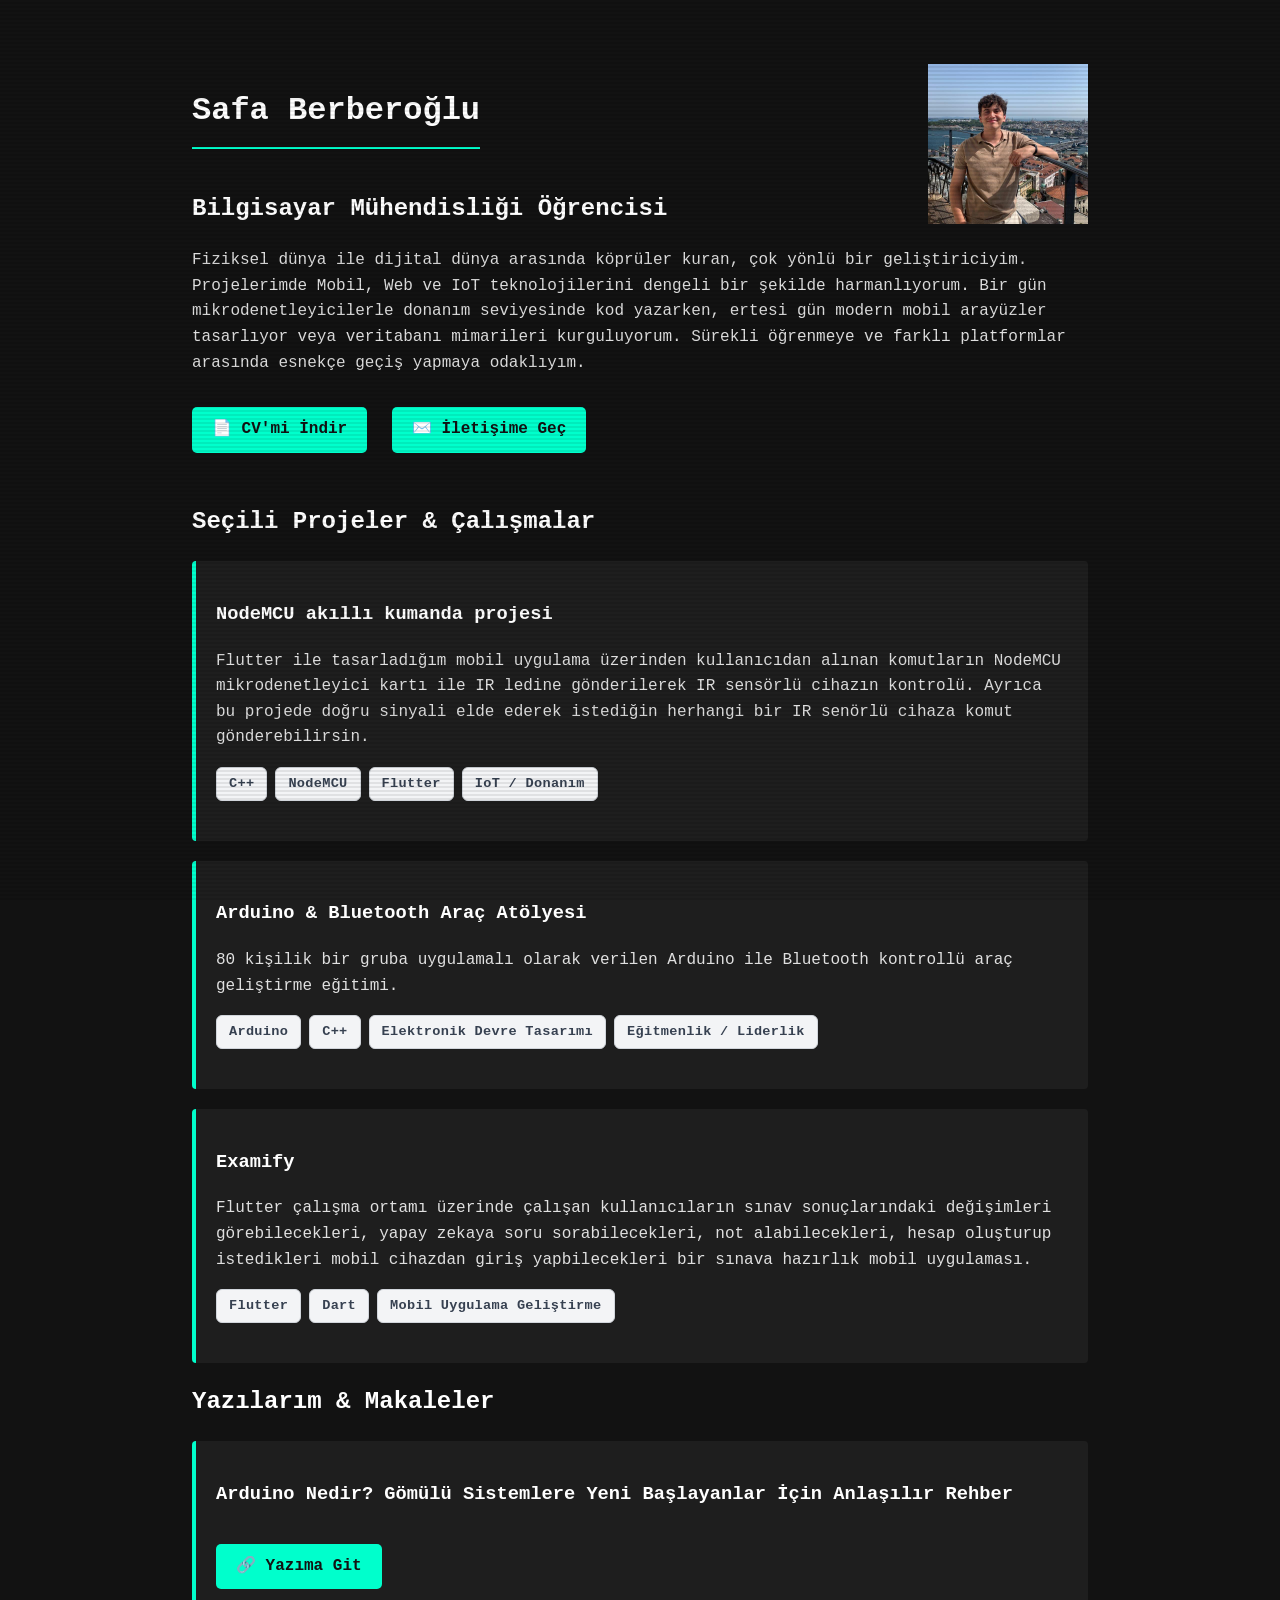
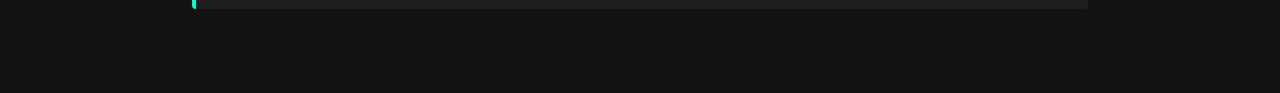
==== index.html @ 84d3fd39 "Revise Arduino article description Updated the paragraph content for the Arduino article." ====
<!DOCTYPE html>
<html lang="tr">
<head>
    <meta charset="UTF-8">
    <meta name="viewport" content="width=device-width, initial-scale=1.0">
    <title>Safa Berberoğlu- Computer Engineering Portfolio</title>
    <link rel="icon" type="image/png" href="programmer.png">
    <link rel="stylesheet" href="style.css">
    <!-- Google tag (gtag.js) -->
<script async src="https://www.googletagmanager.com/gtag/js?id=G-7N4E5SL2SE"></script>
<script>
  window.dataLayer = window.dataLayer || [];
  function gtag(){dataLayer.push(arguments);}
  gtag('js', new Date());

  gtag('config', 'G-7N4E5SL2SE');
</script>
    
</head>
<body>

    <header>
        <div class="profile-container">
    <img src="image.png" alt="safa" class="profile-img">
</div>
        
        <h1>Safa Berberoğlu</h1>
        <h2>Bilgisayar Mühendisliği Öğrencisi</h2>
<p>Fiziksel dünya ile dijital dünya arasında köprüler kuran, çok yönlü bir geliştiriciyim. Projelerimde Mobil, Web ve IoT teknolojilerini dengeli bir şekilde harmanlıyorum. Bir gün mikrodenetleyicilerle donanım seviyesinde kod yazarken, ertesi gün modern mobil arayüzler tasarlıyor veya veritabanı mimarileri kurguluyorum. Sürekli öğrenmeye ve farklı platformlar arasında esnekçe geçiş yapmaya odaklıyım.</p>
        
        <a href="Safa_Berberoglu_cv.pdf" download class="btn">📄 CV'mi İndir</a>
        <a href="mailto:work@safaberberoglu.dev" class="btn">✉️ İletişime Geç</a>
    </header>

    <section id="projects">
        <h2>Seçili Projeler & Çalışmalar</h2>
        
        <div class="project-card">
            <h3>NodeMCU akıllı kumanda projesi</h3>
            <p>Flutter ile tasarladığım mobil uygulama üzerinden kullanıcıdan alınan komutların NodeMCU mikrodenetleyici kartı ile IR ledine gönderilerek IR sensörlü cihazın kontrolü.
            Ayrıca bu projede doğru sinyali elde ederek istediğin herhangi bir IR senörlü cihaza komut gönderebilirsin.
            </p>
           
            <div class="tech-tags">
                <span class="tech-tag">C++</span>
                <span class="tech-tag">NodeMCU</span>
                <span class="tech-tag">Flutter</span>
                <span class="tech-tag">IoT / Donanım</span>
            </div>
            
        </div>

        <div class="project-card">
            <h3>Arduino & Bluetooth Araç Atölyesi</h3>
            <p>80 kişilik bir gruba uygulamalı olarak verilen Arduino ile Bluetooth kontrollü araç geliştirme eğitimi.</p>
            
            <div class="tech-tags">
                <span class="tech-tag">Arduino</span>
                 <span class="tech-tag">C++</span>
                 <span class="tech-tag">Elektronik Devre Tasarımı</span>
                 <span class="tech-tag">Eğitmenlik / Liderlik</span>
            </div>
            
        </div>
        
        <div class="project-card">
            <h3>Examify</h3>
            <p>Flutter çalışma ortamı üzerinde çalışan kullanıcıların sınav sonuçlarındaki değişimleri görebilecekleri, yapay zekaya soru sorabilecekleri, not alabilecekleri, hesap oluşturup istedikleri mobil cihazdan giriş yapbilecekleri bir sınava hazırlık mobil uygulaması.
            </p>
            <div class="tech-tags">
                <span class="tech-tag">Flutter</span>
                <span class="tech-tag">Dart</span>
                <span class="tech-tag">Mobil Uygulama Geliştirme</span>
            </div>
            
        </div>
    </section>
	
	<section id="articles">
	<h2> Yazılarım & Makaleler </h2>
	
	<div class="project-card">
	<h3>Arduino Nedir? Gömülü Sistemlere Yeni Başlayanlar İçin Anlaşılır Rehber</h3>
	<pArduino’nun ne olduğu, nasıl çalıştığı ve neden gömülü sistemlere başlamak için en popüler platformlardan biri olduğunu bu yazıda basit ve anlaşılır şekilde anlattım.</p>
	<a href="https://medium.com/@safa.b6700/arduino-nedir-g%C3%B6m%C3%BCl%C3%BC-sistemlere-yeni-ba%C5%9Flayanlar-i%CC%87%C3%A7in-anla%C5%9F%C4%B1l%C4%B1r-rehber-a866250715fe" target="_blank" class="btn">🔗 Yazıma Git</a>
	</div>
	
	</section>

</body>

</html>
---- style.css ----
body {
    background-color: #121212;
    color: #e0e0e0;
    font-family: 'Courier New', Courier, monospace;
    line-height: 1.6;
    margin: 0;
    padding: 5% 15%;
}

body::before {
  content: " ";
  display: block;
  position: fixed; /* Sayfa kaydıkça çizgiler sabit kalır, gerçek monitör hissi verir */
  top: 0;
  left: 0;
  bottom: 0;
  right: 0;
  /* Çok ince yatay çizgiler oluşturur */
  background: linear-gradient(
    rgba(18, 16, 16, 0) 50%, 
    rgba(0, 0, 0, 0.15) 50%
  );
  background-size: 100% 4px; /* Çizgilerin birbirine uzaklığı */
  z-index: 9999; /* En üstte görünmesi için */
  pointer-events: none; /* Altındaki butonlara tıklanabilmesini sağlar */
  opacity: 0.5; /* Efektin şiddetini buradan ayarlayabilirsin */
}

h1 {
    color: #ffffff;
    border-bottom: 2px solid #00ffcc;
    padding-bottom: 10px;
    display: inline-block;
}

h2, h3 {
    color: #ffffff;
}

.btn {
    display: inline-block;
    background: #00ffcc;
    color: #121212;
    padding: 10px 20px;
    text-decoration: none;
    font-weight: bold;
    border-radius: 5px;
    margin-top: 15px;
    margin-right: 15px;
    transition: background 0.3s;
}

.btn:hover {
    background: #00b38f;
}

.profile-container {
    float: right;
}

.profile-img {
    width: 160px;
    height: 160px;
}

#projects {
    margin-top: 50px;
}

.project-card {
    background: #1e1e1e;
    padding: 20px;
    margin-bottom: 20px;
    border-left: 4px solid #00ffcc;
    border-radius: 4px;
}

.tech-tags {
    display: flex;
    flex-wrap: wrap;
    gap: 8px;
    margin-top: 12px;
    margin-bottom: 20px;
}

.tech-tag {
    background-color: #f3f4f6;
    color: #374151;
    font-size: 0.85em;
    font-weight: 600;
    padding: 5px 12px;
    border-radius: 6px;
    border: 1px solid #d1d5db;
    letter-spacing: 0.3px;
}
.tech-tag:hover{
    color:#00ff00;
    border-color: #00ffcc;
    box-shadow:0 0 10px rgba(0,255,0,0.4);
    text-shadow:
	-2px 0 #ff00c1,
	2px 0 #00fff9;
    animation: glitch-anim 0.3s infinite;

}

@keyframes glitch-anim {
   0% {transform: translate(0);}
   20% {transform: translate(-1.5px,1.5px);}
   40% {transform: translate(-1.5px,-1.5px);}
   60% {transform: translate(-1.5px,1.5px);}
   80% {transform: translate(-1.5px,-1.5px);}
   100% {transform: translate(-1.5px,1.5px);}
}

/* --- MOBİL UYUM (RESPONSIVE) AYARLARI --- */


@media screen and (max-width: 768px) {

    .profile-container {
        float: none;
        display: flex;
        justify-content: center; 
        width: 100%;
        margin-bottom: 15px; 
    }
        
    body {
        
        
        font-size: 16px;
        
        margin-bottom: 15px; 
    }

    h1 {
        font-size: 2em; 
        
    }
    header{
        text-align: center;
    }
    .buttons-container {
        display: flex;
        flex-direction: column;
        gap: 10px;
        width: 100%;
    }
    
    .buttons-container a {
        text-align: center;
        width: 100%;
    }
}
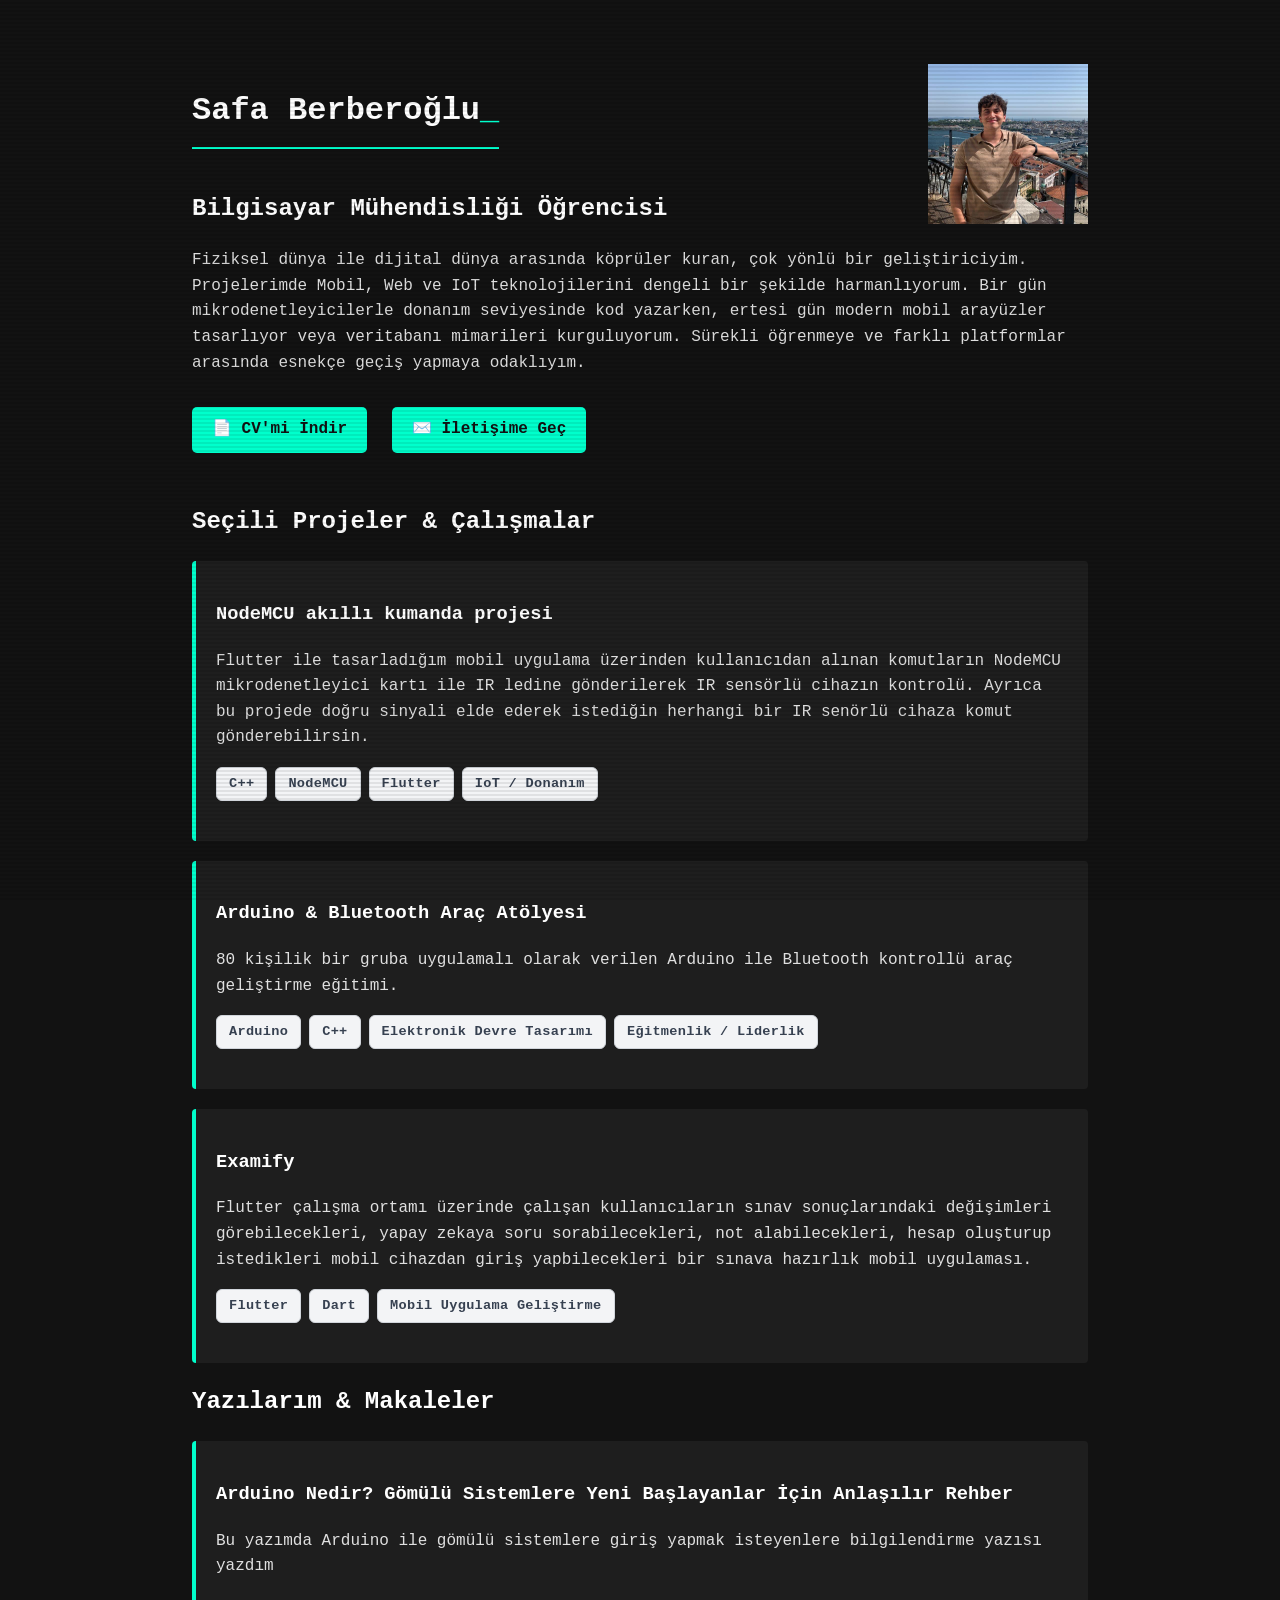
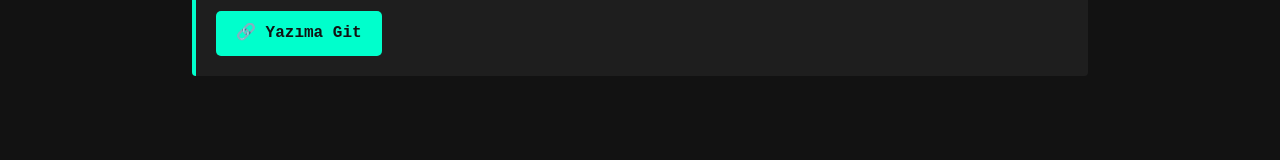
==== commit 6b1ce5ad: "cursor eklendi" ====
--- a/index.html
+++ b/index.html
@@ -24,7 +24,7 @@
     <img src="image.png" alt="safa" class="profile-img">
 </div>
         
-        <h1>Safa Berberoğlu</h1>
+        <h1>Safa Berberoğlu<span class="blinking-cursor">_</span></h1>
         <h2>Bilgisayar Mühendisliği Öğrencisi</h2>
 <p>Fiziksel dünya ile dijital dünya arasında köprüler kuran, çok yönlü bir geliştiriciyim. Projelerimde Mobil, Web ve IoT teknolojilerini dengeli bir şekilde harmanlıyorum. Bir gün mikrodenetleyicilerle donanım seviyesinde kod yazarken, ertesi gün modern mobil arayüzler tasarlıyor veya veritabanı mimarileri kurguluyorum. Sürekli öğrenmeye ve farklı platformlar arasında esnekçe geçiş yapmaya odaklıyım.</p>
         
@@ -81,7 +81,7 @@
 	
 	<div class="project-card">
 	<h3>Arduino Nedir? Gömülü Sistemlere Yeni Başlayanlar İçin Anlaşılır Rehber</h3>
-	<pArduino’nun ne olduğu, nasıl çalıştığı ve neden gömülü sistemlere başlamak için en popüler platformlardan biri olduğunu bu yazıda basit ve anlaşılır şekilde anlattım.</p>
+	<p>Bu yazımda Arduino ile gömülü sistemlere giriş yapmak isteyenlere bilgilendirme yazısı yazdım</p>
 	<a href="https://medium.com/@safa.b6700/arduino-nedir-g%C3%B6m%C3%BCl%C3%BC-sistemlere-yeni-ba%C5%9Flayanlar-i%CC%87%C3%A7in-anla%C5%9F%C4%B1l%C4%B1r-rehber-a866250715fe" target="_blank" class="btn">🔗 Yazıma Git</a>
 	</div>
 	
--- a/style.css
+++ b/style.css
@@ -10,20 +10,20 @@
 body::before {
   content: " ";
   display: block;
-  position: fixed; /* Sayfa kaydıkça çizgiler sabit kalır, gerçek monitör hissi verir */
+  position: fixed; 
   top: 0;
   left: 0;
   bottom: 0;
   right: 0;
-  /* Çok ince yatay çizgiler oluşturur */
+  
   background: linear-gradient(
     rgba(18, 16, 16, 0) 50%, 
     rgba(0, 0, 0, 0.15) 50%
   );
-  background-size: 100% 4px; /* Çizgilerin birbirine uzaklığı */
-  z-index: 9999; /* En üstte görünmesi için */
-  pointer-events: none; /* Altındaki butonlara tıklanabilmesini sağlar */
-  opacity: 0.5; /* Efektin şiddetini buradan ayarlayabilirsin */
+  background-size: 100% 4px; 
+  z-index: 9999;
+  pointer-events: none; 
+  opacity: 0.5; 
 }
 
 h1 {
@@ -53,7 +53,20 @@
 .btn:hover {
     background: #00b38f;
 }
+.blinking-cursor{
+    font-weight: bold;
+    color: #00ffcc;
+    animation: blink 1s step-end infinite;
+}
 
+@keyframes blink{
+0%, 100%{
+   opacity: 1;
+}
+50%{
+  opacity: 0;
+   }
+}
 .profile-container {
     float: right;
 }
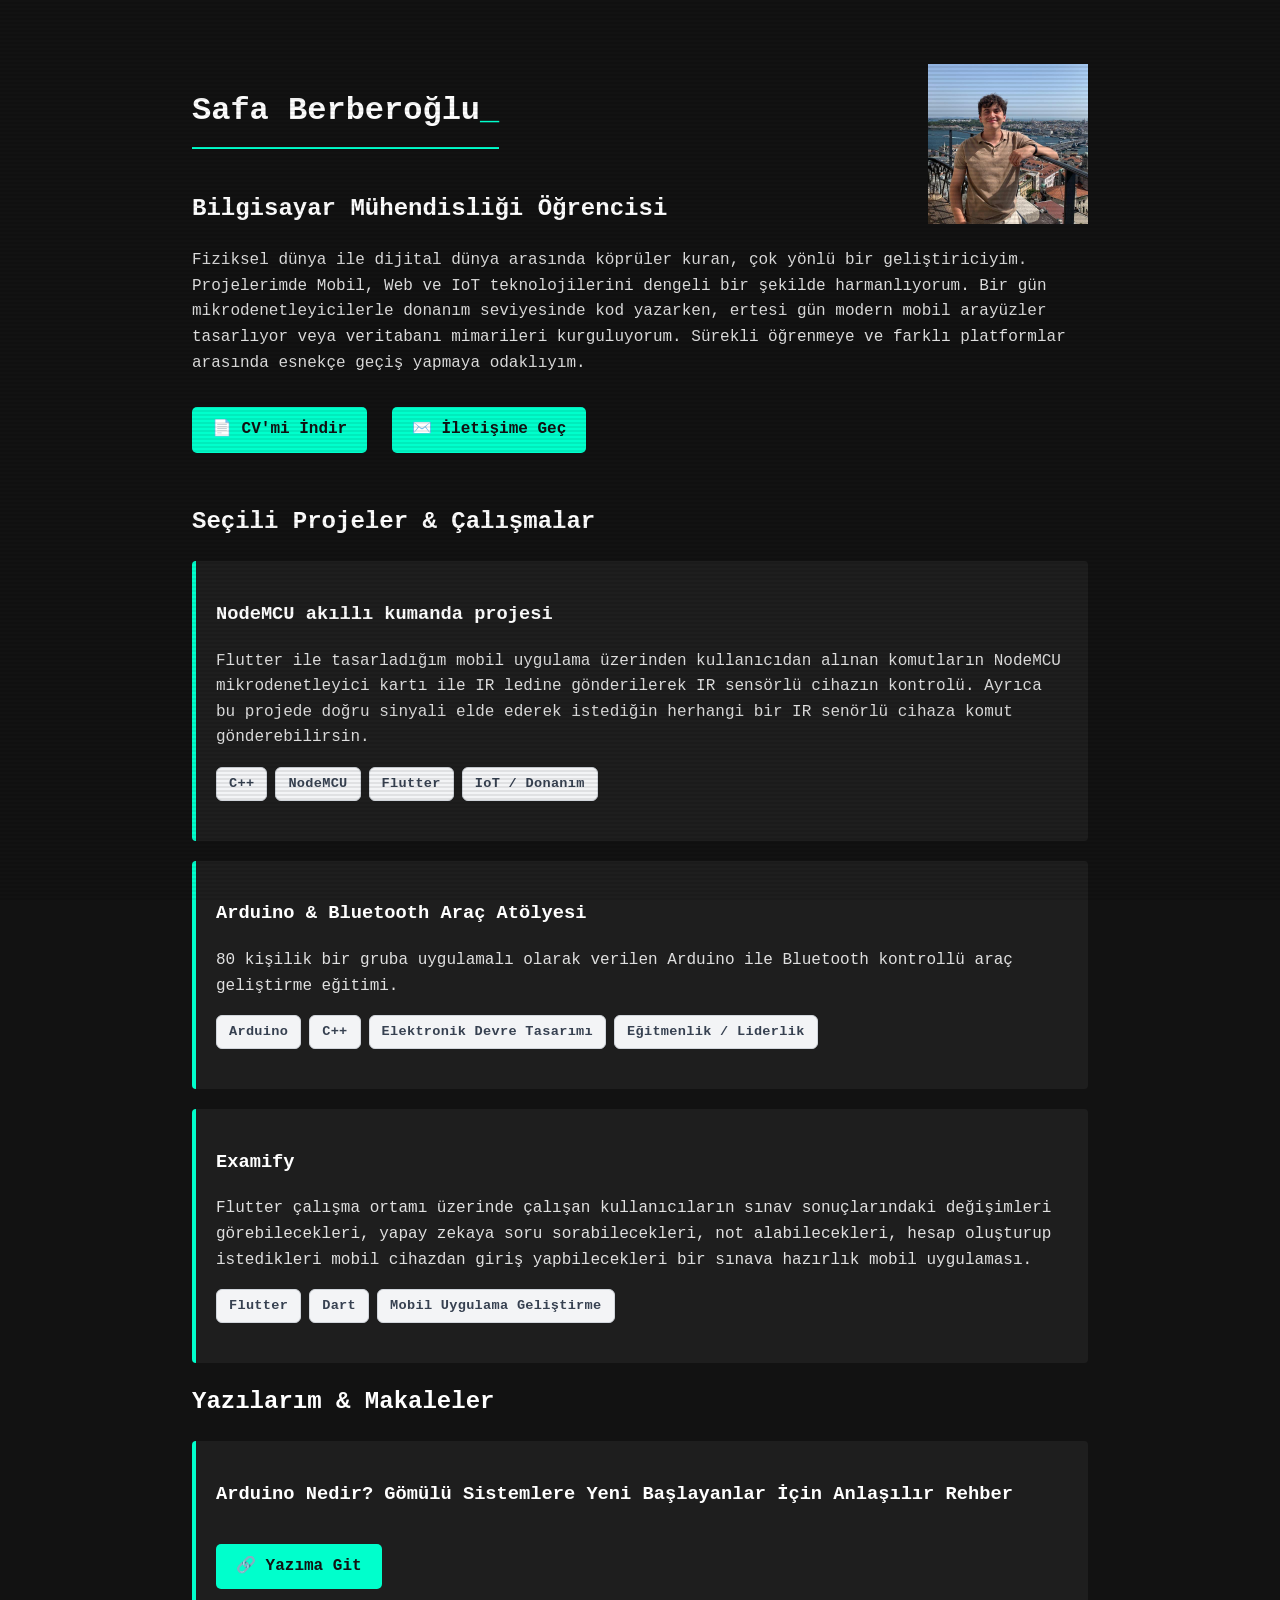
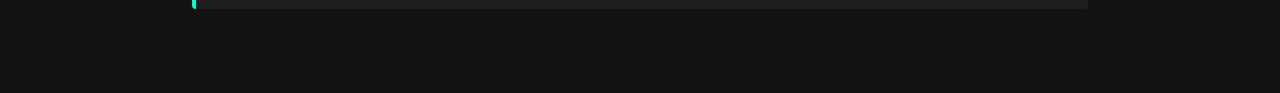
==== commit a7805abf: "Merge branch 'main' of https://github.com/Safa67/portfolio" ====
--- a/index.html
+++ b/index.html
@@ -81,7 +81,7 @@
 	
 	<div class="project-card">
 	<h3>Arduino Nedir? Gömülü Sistemlere Yeni Başlayanlar İçin Anlaşılır Rehber</h3>
-	<p>Bu yazımda Arduino ile gömülü sistemlere giriş yapmak isteyenlere bilgilendirme yazısı yazdım</p>
+	<pArduino’nun ne olduğu, nasıl çalıştığı ve neden gömülü sistemlere başlamak için en popüler platformlardan biri olduğunu bu yazıda basit ve anlaşılır şekilde anlattım.</p>
 	<a href="https://medium.com/@safa.b6700/arduino-nedir-g%C3%B6m%C3%BCl%C3%BC-sistemlere-yeni-ba%C5%9Flayanlar-i%CC%87%C3%A7in-anla%C5%9F%C4%B1l%C4%B1r-rehber-a866250715fe" target="_blank" class="btn">🔗 Yazıma Git</a>
 	</div>
 	
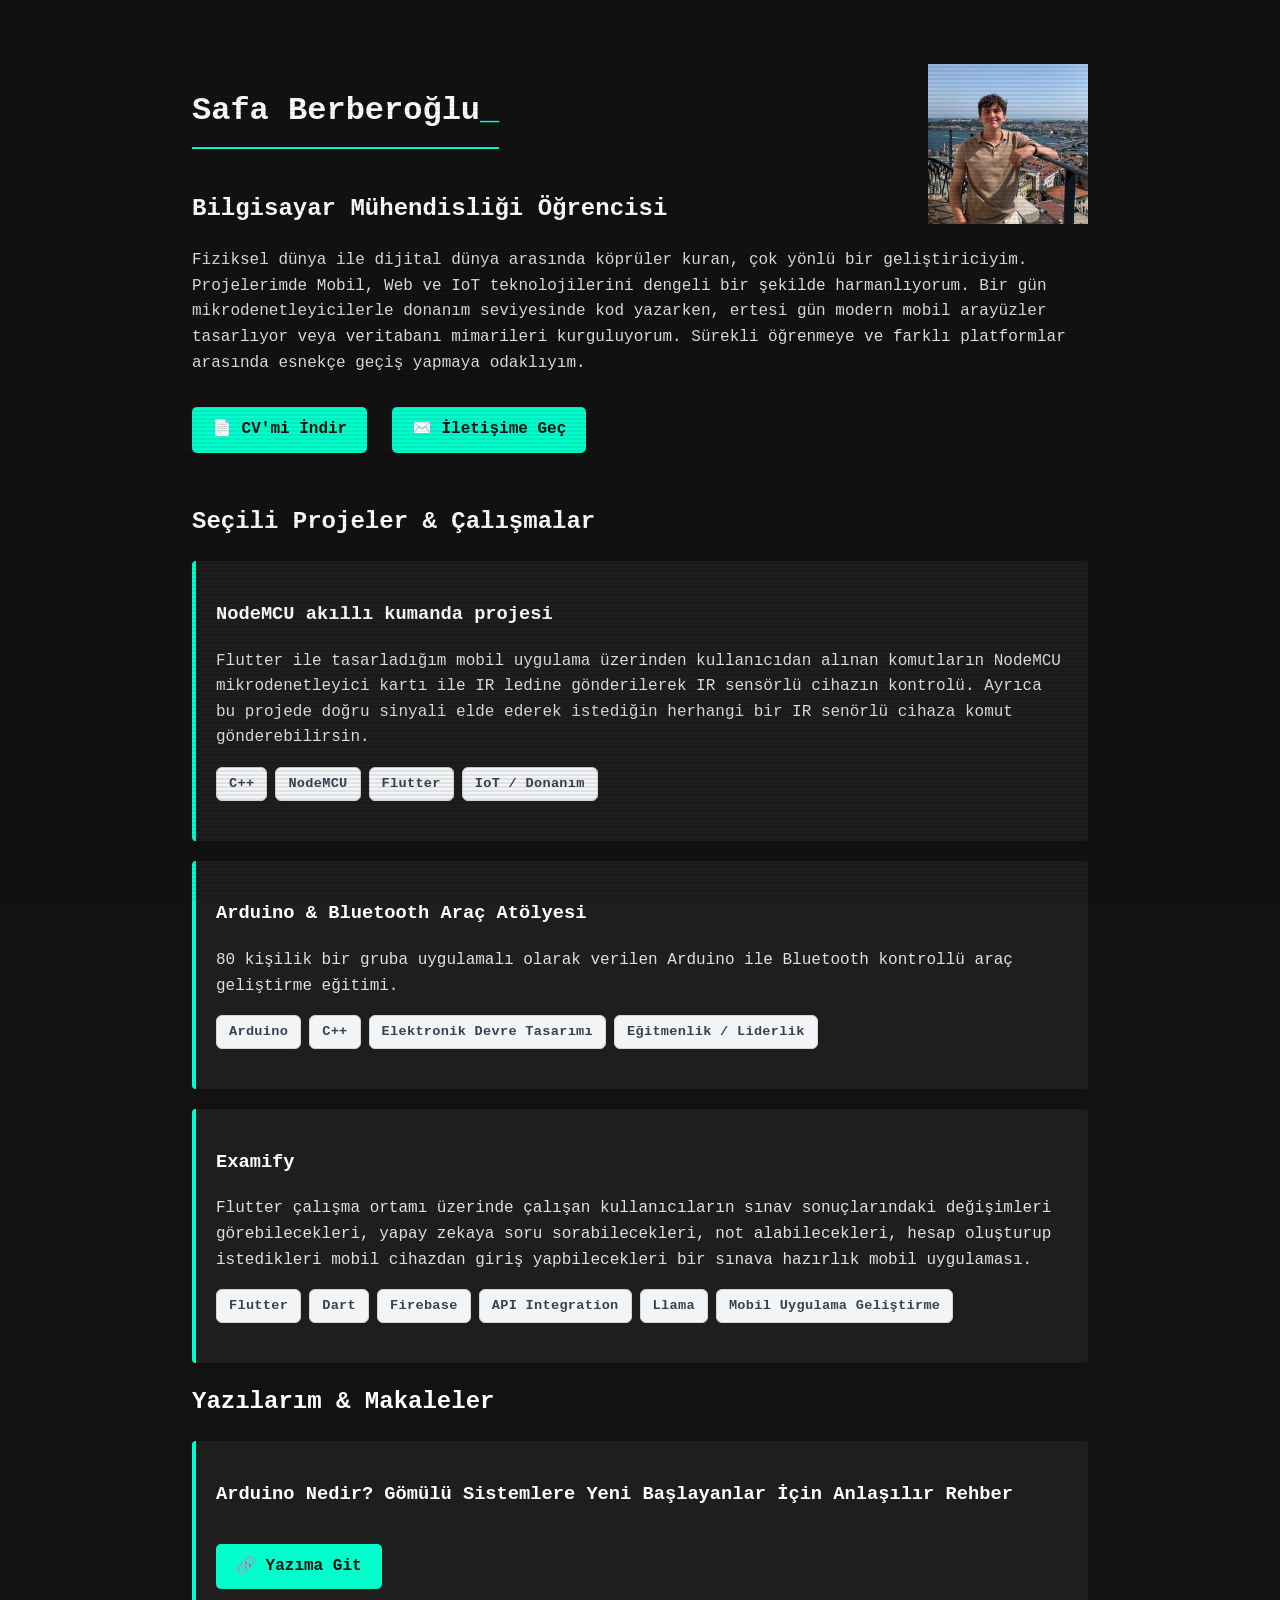
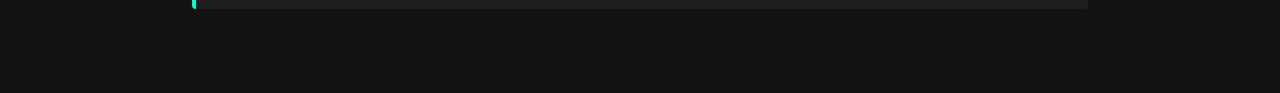
==== commit 8dd8b604: "GPG imza düzenlemesi" ====
--- a/index.html
+++ b/index.html
@@ -70,6 +70,9 @@
             <div class="tech-tags">
                 <span class="tech-tag">Flutter</span>
                 <span class="tech-tag">Dart</span>
+		<span class="tech-tag">Firebase</span>
+		<span class="tech-tag">API Integration</span>
+		<span class="tech-tag">Llama</span>
                 <span class="tech-tag">Mobil Uygulama Geliştirme</span>
             </div>
             
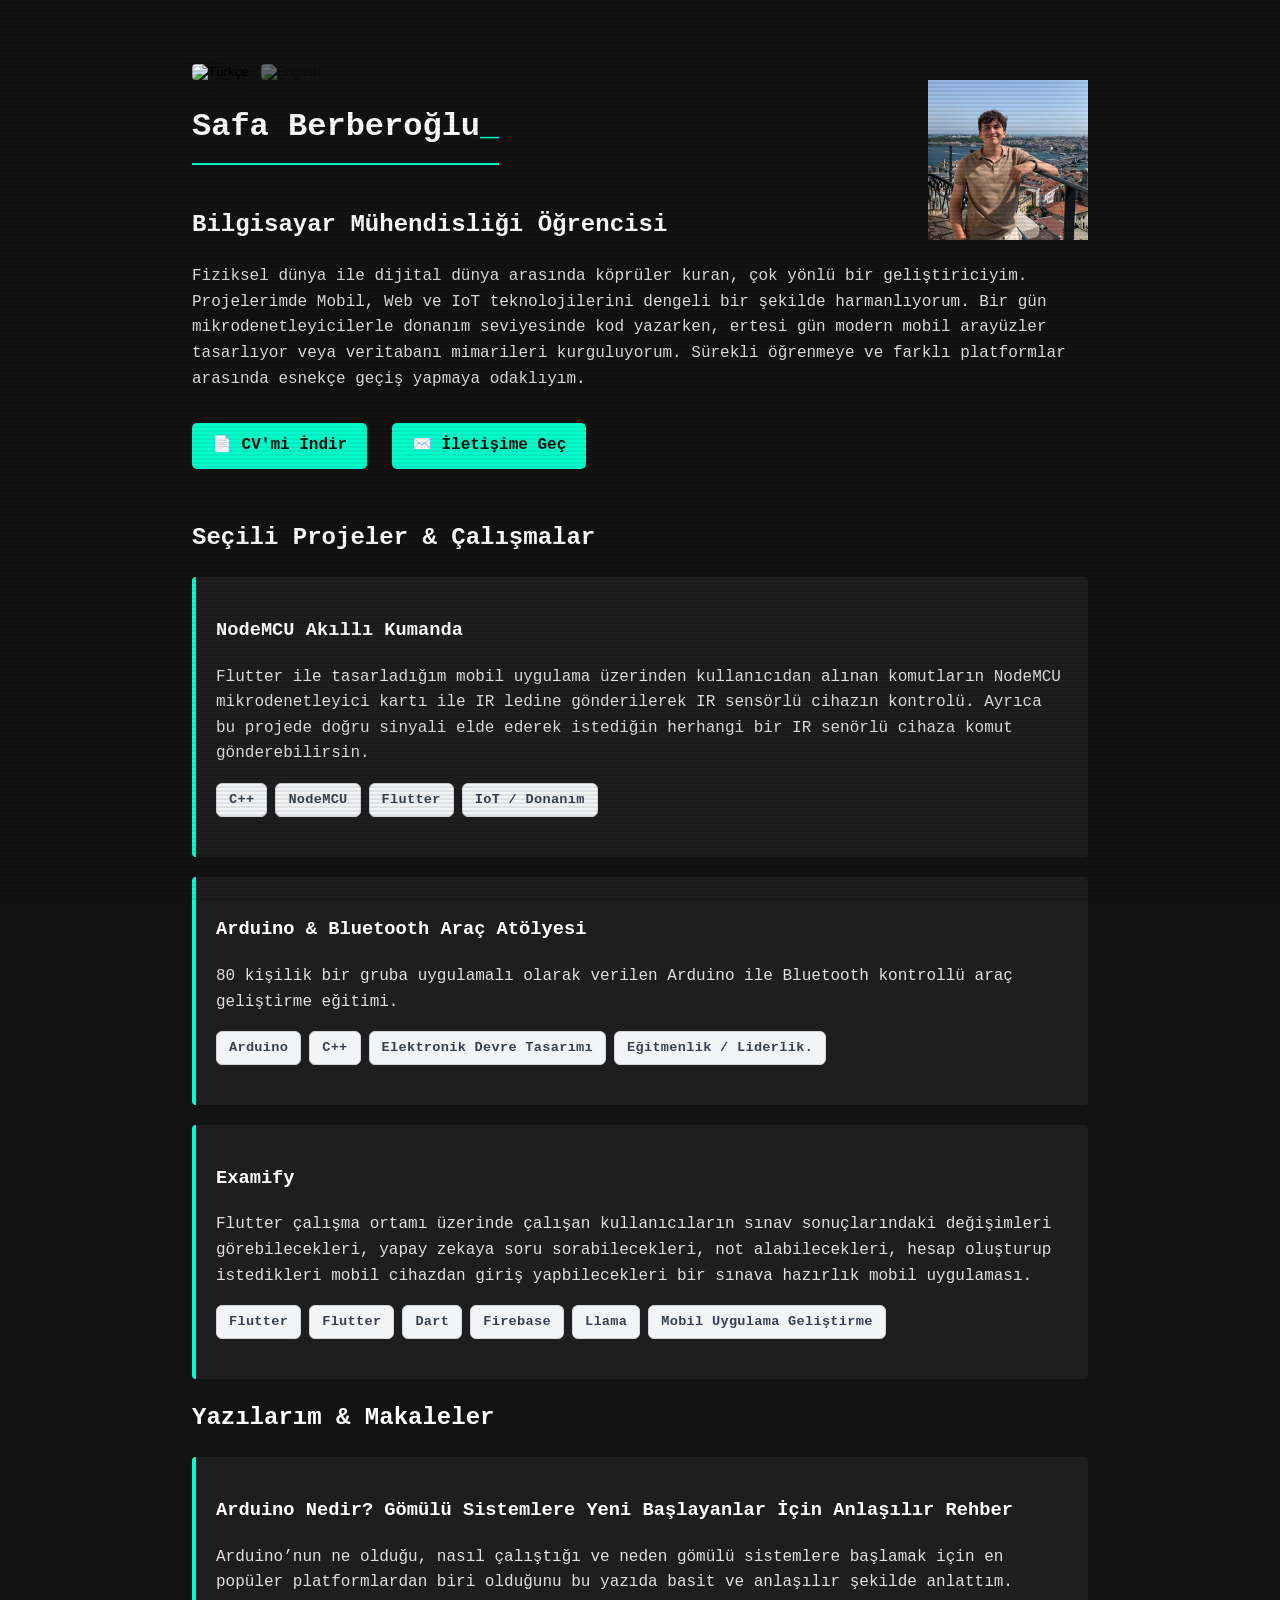
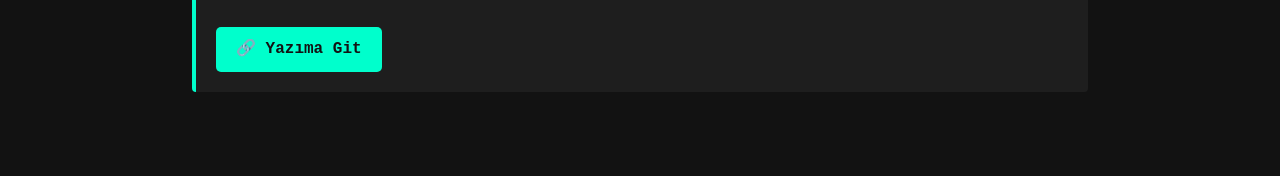
==== commit 23feadf9: "English support added." ====
--- a/index.html
+++ b/index.html
@@ -3,109 +3,129 @@
 <head>
     <meta charset="UTF-8">
     <meta name="viewport" content="width=device-width, initial-scale=1.0">
-    <title>Safa Berberoğlu- Computer Engineering Portfolio</title>
+    <title>Safa Berberoğlu - Computer Engineering Portfolio</title>
     <link rel="icon" type="image/png" href="programmer.png">
     <link rel="stylesheet" href="style.css">
-    <!-- Google tag (gtag.js) -->
-<script async src="https://www.googletagmanager.com/gtag/js?id=G-7N4E5SL2SE"></script>
-<script>
-  window.dataLayer = window.dataLayer || [];
-  function gtag(){dataLayer.push(arguments);}
-  gtag('js', new Date());
-
-  gtag('config', 'G-7N4E5SL2SE');
-</script>
-    
+    <script async src="https://www.googletagmanager.com/gtag/js?id=G-7N4E5SL2SE"></script>
+    <script>
+      window.dataLayer = window.dataLayer || [];
+      function gtag(){dataLayer.push(arguments);}
+      gtag('js', new Date());
+      gtag('config', 'G-7N4E5SL2SE');
+    </script>
 </head>
 <body>
 
-    <header>
-        <div class="profile-container">
-    <img src="image.png" alt="safa" class="profile-img">
-</div>
+  <div class="lang-switcher">
+    <button onclick="changeLanguage('tr')" id="btn-tr" class="lang-btn">
+      <img src="https://flagcdn.com/w40/tr.png" alt="Türkçe">
+    </button>
+    <button onclick="changeLanguage('en')" id="btn-en" class="lang-btn">
+      <img src="https://flagcdn.com/w40/gb.png" alt="English">
+    </button>
+  </div>
+
+  <header>
+    <div class="profile-container">
+      <img src="image.png" alt="safa" class="profile-img">
+    </div>
+    
+    <h1>Safa Berberoğlu<span class="blinking-cursor">_</span></h1>
+    <h2 data-i18n="title">Bilgisayar Mühendisliği Öğrencisi</h2>
+    <p data-i18n="about">Fiziksel dünya ile dijital dünya arasında köprüler kuran, çok yönlü bir geliştiriciyim. Projelerimde Mobil, Web ve IoT teknolojilerini dengeli bir şekilde harmanlıyorum. Bir gün mikrodenetleyicilerle donanım seviyesinde kod yazarken, ertesi gün modern mobil arayüzler tasarlıyor veya veritabanı mimarileri kurguluyorum. Sürekli öğrenmeye ve farklı platformlar arasında esnekçe geçiş yapmaya odaklıyım.</p>
+    
+    <a href="Safa_Berberoglu_cv.pdf" download class="btn" data-i18n="btn_cv">📄 CV'mi İndir</a>
+    <a href="mailto:work@safaberberoglu.dev" class="btn" data-i18n="btn_contact">✉️ İletişime Geç</a>
+  </header>
+
+  <section id="projects">
+      <h2 data-i18n="projects_heading">Seçili Projeler & Çalışmalar</h2>
+      
+      <div class="project-card">
+          <h3 data-i18n="project_1_title">NodeMCU akıllı kumanda projesi</h3> 
+          <p data-i18n="project_1_desc">Flutter ile tasarladığım mobil uygulama üzerinden kullanıcıdan alınan komutların NodeMCU mikrodenetleyici kartı ile IR ledine gönderilerek IR sensörlü cihazın kontrolü. Ayrıca bu projede doğru sinyali elde ederek istediğin herhangi bir IR senörlü cihaza komut gönderebilirsin.</p>
+          <div class="tech-tags">
+              <span class="tech-tag" data-i18n="project_1_tag_1">C++</span>
+              <span class="tech-tag" data-i18n="project_1_tag_2">NodeMCU</span>
+              <span class="tech-tag" data-i18n="project_1_tag_3">Flutter</span>
+              <span class="tech-tag" data-i18n="project_1_tag_4">IoT / Donanım</span>
+          </div>
+      </div>
+
+      <div class="project-card">
+          <h3 data-i18n="project_2_title">Arduino & Bluetooth Araç Atölyesi</h3>
+          <p data-i18n="project_2_desc">80 kişilik bir gruba uygulamalı olarak verilen Arduino ile Bluetooth kontrollü araç geliştirme eğitimi.</p>
+          <div class="tech-tags">
+              <span class="tech-tag" data-i18n="project_2_tag_1">Arduino</span>
+               <span class="tech-tag" data-i18n="project_2_tag_2">C++</span>
+               <span class="tech-tag" data-i18n="project_2_tag_3">Elektronik Devre Tasarımı</span>
+               <span class="tech-tag" data-i18n="project_2_tag_4">Eğitmenlik / Liderlik</span>
+          </div>
+      </div>
+      
+      <div class="project-card">
+          <h3 data-i18n="project_3_title">Examify</h3>
+          <p data-i18n="project_3_desc">Flutter çalışma ortamı üzerinde çalışan kullanıcıların sınav sonuçlarındaki değişimleri görebilecekleri, yapay zekaya soru sorabilecekleri, not alabilecekleri, hesap oluşturup istedikleri mobil cihazdan giriş yapbilecekleri bir sınava hazırlık mobil uygulaması.</p>
+          <div class="tech-tags">
+              <span class="tech-tag" data-i18n="project_3_tag_1">Flutter</span>
+              <span class="tech-tag" data-i18n="project_3_tag_2">Dart</span>
+              <span class="tech-tag" data-i18n="project_3_tag_3">Firebase</span>
+              <span class="tech-tag" data-i18n="project_3_tag_4">API Integration</span>
+              <span class="tech-tag" data-i18n="project_3_tag_5">Llama</span>
+              <span class="tech-tag" data-i18n="project_3_tag_6">Mobil Uygulama Geliştirme</span>
+          </div>
+      </div>
+  </section>
+
+  <section id="articles">
+    <h2 data-i18n="writing_heading"> Yazılarım & Makaleler </h2>
+    
+    <div class="project-card">
+    <h3 data-i18n="writing_1_title">Arduino Nedir? Gömülü Sistemlere Yeni Başlayanlar İçin Anlaşılır Rehber</h3>
+    <p data-i18n="writing_1_desc">Arduino’nun ne olduğu, nasıl çalıştığı ve neden gömülü sistemlere başlamak için en popüler platformlardan biri olduğunu bu yazıda basit ve anlaşılır şekilde anlattım.</p>
+    <a href="https://medium.com/@safa.b6700/arduino-nedir-g%C3%B6m%C3%BCl%C3%BC-sistemlere-yeni-ba%C5%9Flayanlar-i%CC%87%C3%A7in-anla%C5%9F%C4%B1l%C4%B1r-rehber-a866250715fe" target="_blank" class="btn" data-i18n="writing_1_link">🔗 Yazıma Git</a>
+    </div>
+  </section>
+
+  <script>
+    async function loadLanguage(lang) {
+      document.querySelectorAll('.lang-btn').forEach(btn => {
+        btn.classList.remove('active');
+      });
+      
+      const activeBtn = document.getElementById('btn-' + lang);
+      if (activeBtn) {
+        activeBtn.classList.add('active');
+      }
+
+      try {
+        const response = await fetch(`locales/${lang}.json`);
+        const translations = await response.json();
         
-        <h1>Safa Berberoğlu<span class="blinking-cursor">_</span></h1>
-        <h2>Bilgisayar Mühendisliği Öğrencisi</h2>
-<p>Fiziksel dünya ile dijital dünya arasında köprüler kuran, çok yönlü bir geliştiriciyim. Projelerimde Mobil, Web ve IoT teknolojilerini dengeli bir şekilde harmanlıyorum. Bir gün mikrodenetleyicilerle donanım seviyesinde kod yazarken, ertesi gün modern mobil arayüzler tasarlıyor veya veritabanı mimarileri kurguluyorum. Sürekli öğrenmeye ve farklı platformlar arasında esnekçe geçiş yapmaya odaklıyım.</p>
+        document.querySelectorAll('[data-i18n]').forEach(element => {
+          const key = element.getAttribute('data-i18n');
+          if (translations[key]) {
+            element.textContent = translations[key];
+          }
+        });
         
-        <a href="Safa_Berberoglu_cv.pdf" download class="btn">📄 CV'mi İndir</a>
-        <a href="mailto:work@safaberberoglu.dev" class="btn">✉️ İletişime Geç</a>
-    </header>
+        localStorage.setItem('lang', lang);
+        document.documentElement.lang = lang;
 
-    <section id="projects">
-        <h2>Seçili Projeler & Çalışmalar</h2>
-        
-        <div class="project-card">
-            <h3>NodeMCU akıllı kumanda projesi</h3>
-            <p>Flutter ile tasarladığım mobil uygulama üzerinden kullanıcıdan alınan komutların NodeMCU mikrodenetleyici kartı ile IR ledine gönderilerek IR sensörlü cihazın kontrolü.
-            Ayrıca bu projede doğru sinyali elde ederek istediğin herhangi bir IR senörlü cihaza komut gönderebilirsin.
-            </p>
-           
-            <div class="tech-tags">
-                <span class="tech-tag">C++</span>
-                <span class="tech-tag">NodeMCU</span>
-                <span class="tech-tag">Flutter</span>
-                <span class="tech-tag">IoT / Donanım</span>
-            </div>
-            
-        </div>
+      } catch (error) {
+        console.error("Dil dosyası yüklenirken hata:", error);
+      }
+    }
 
-        <div class="project-card">
-            <h3>Arduino & Bluetooth Araç Atölyesi</h3>
-            <p>80 kişilik bir gruba uygulamalı olarak verilen Arduino ile Bluetooth kontrollü araç geliştirme eğitimi.</p>
-            
-            <div class="tech-tags">
-                <span class="tech-tag">Arduino</span>
-                 <span class="tech-tag">C++</span>
-                 <span class="tech-tag">Elektronik Devre Tasarımı</span>
-                 <span class="tech-tag">Eğitmenlik / Liderlik</span>
-            </div>
-            
-        </div>
-        
-        <div class="project-card">
-            <h3>Examify</h3>
-            <p>Flutter çalışma ortamı üzerinde çalışan kullanıcıların sınav sonuçlarındaki değişimleri görebilecekleri, yapay zekaya soru sorabilecekleri, not alabilecekleri, hesap oluşturup istedikleri mobil cihazdan giriş yapbilecekleri bir sınava hazırlık mobil uygulaması.
-            </p>
-            <div class="tech-tags">
-                <span class="tech-tag">Flutter</span>
-                <span class="tech-tag">Dart</span>
-		<span class="tech-tag">Firebase</span>
-		<span class="tech-tag">API Integration</span>
-		<span class="tech-tag">Llama</span>
-                <span class="tech-tag">Mobil Uygulama Geliştirme</span>
-            </div>
-            
-        </div>
-    </section>
-	
-	<section id="articles">
-	<h2> Yazılarım & Makaleler </h2>
-	
-	<div class="project-card">
-	<h3>Arduino Nedir? Gömülü Sistemlere Yeni Başlayanlar İçin Anlaşılır Rehber</h3>
-	<pArduino’nun ne olduğu, nasıl çalıştığı ve neden gömülü sistemlere başlamak için en popüler platformlardan biri olduğunu bu yazıda basit ve anlaşılır şekilde anlattım.</p>
-	<a href="https://medium.com/@safa.b6700/arduino-nedir-g%C3%B6m%C3%BCl%C3%BC-sistemlere-yeni-ba%C5%9Flayanlar-i%CC%87%C3%A7in-anla%C5%9F%C4%B1l%C4%B1r-rehber-a866250715fe" target="_blank" class="btn">🔗 Yazıma Git</a>
-	</div>
-	
-	</section>
+    function changeLanguage(lang) {
+      loadLanguage(lang);
+    }
+
+    document.addEventListener('DOMContentLoaded', () => {
+      const savedLang = localStorage.getItem('lang') || 'tr'; 
+      loadLanguage(savedLang); 
+    });
+  </script>
 
 </body>
-
-</html>
-
-
-
-
-
-
-
-
-
-
-
-
-
-
-
-
+</html>
--- a/style.css
+++ b/style.css
@@ -126,7 +126,37 @@
    100% {transform: translate(-1.5px,1.5px);}
 }
 
-/* --- MOBİL UYUM (RESPONSIVE) AYARLARI --- */
+.lang-switcher {
+  display: flex;
+  gap: 12px;
+}
+
+.lang-btn {
+  background: none;
+  border: none;
+  cursor: pointer;
+  padding: 0;
+  transition: transform 0.2s ease, opacity 0.2s ease;
+  opacity: 0.4; 
+}
+
+.lang-btn.active {
+  opacity: 1;
+  filter: drop-shadow(0px 4px 6px rgba(0,0,0,0.1));
+}
+
+.lang-btn:hover {
+  transform: scale(1.1);
+  opacity: 0.8;
+}
+
+.lang-btn img {
+  width: 32px; 
+  height: auto;
+  border-radius: 4px; 
+}
+
+/* --- RESPONSIVE --- */
 
 
 @media screen and (max-width: 768px) {
@@ -165,8 +195,25 @@
         text-align: center;
         width: 100%;
     }
-}
-
-
-
-
+    .lang-switcher {
+    display: flex;
+    justify-content: center; /* Bayrakları yatayda kusursuz şekilde ortalar */
+    align-items: center;
+    gap: 20px;               /* İki bayrak arasına 20px net boşluk koyar, asla iç içe geçemezler */
+    margin-bottom: 25px;     /* Fotoğrafınla arasına nefes alacak bir boşluk bırakır */
+    width: 100%;             /* Sayfaya tam oturmasını sağlar */
+    }
+
+    /* Bayrak Butonları */
+    .lang-btn {
+    background: none;
+    border: none;
+    cursor: pointer;
+    padding: 0;
+    transition: transform 0.2s ease, opacity 0.2s ease;
+    }
+
+
+
+
+}
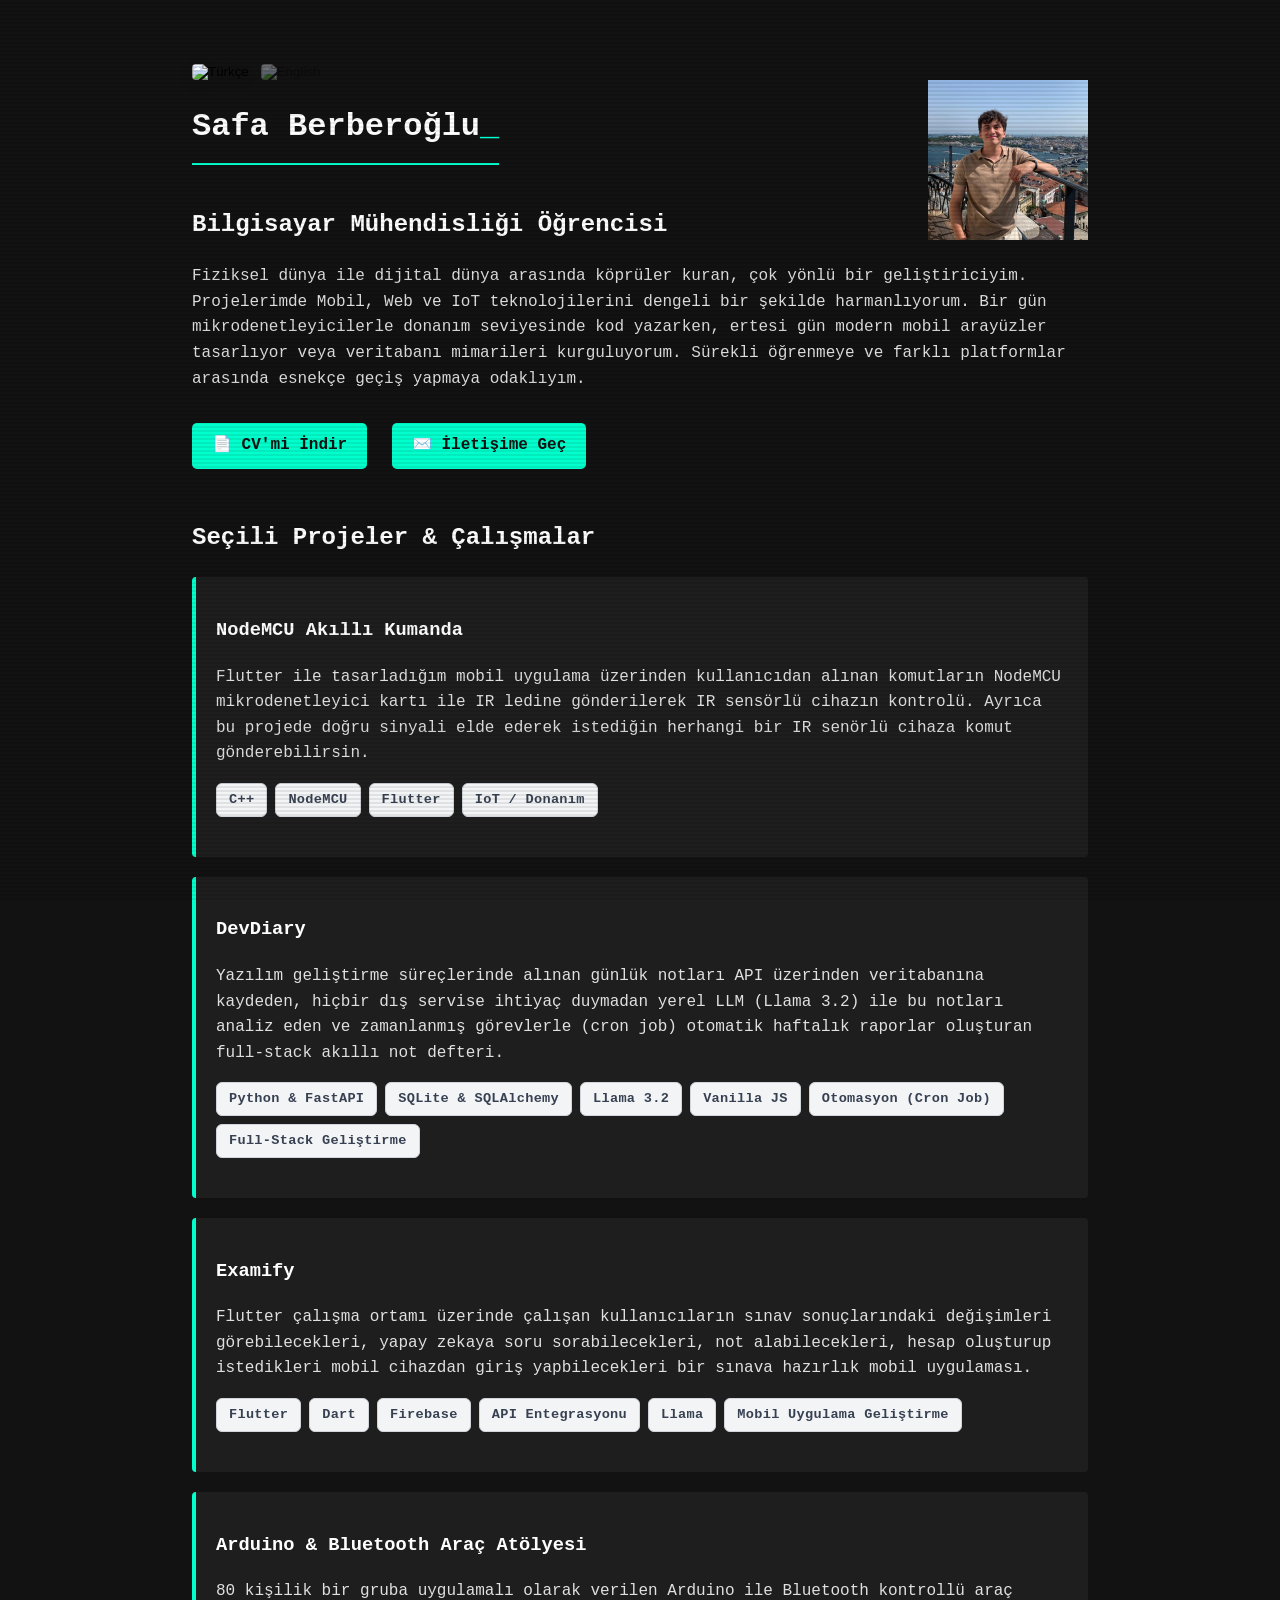
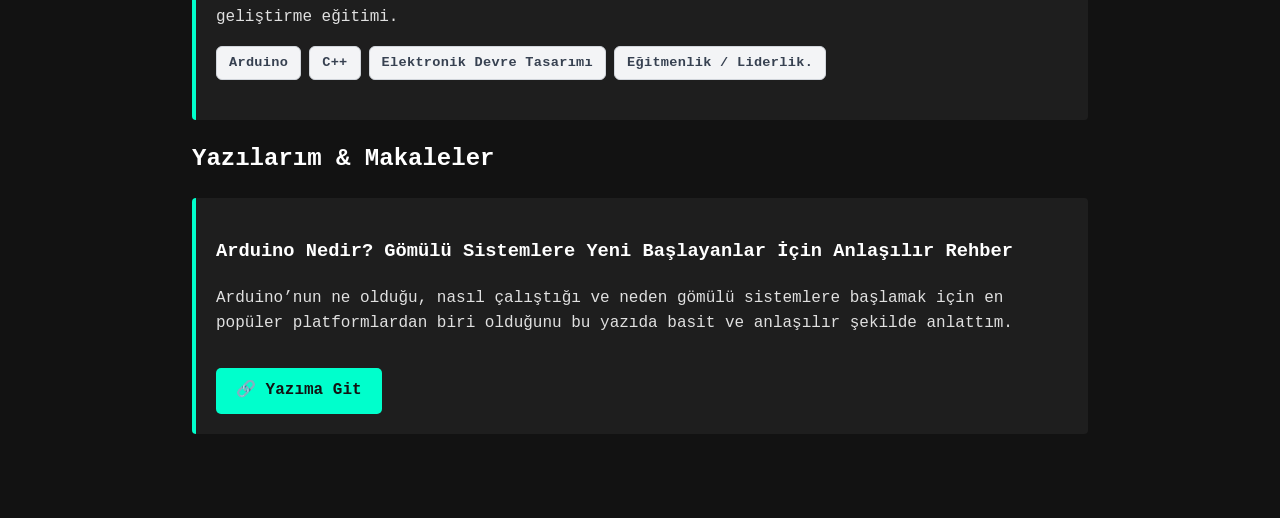
==== commit 87a777f4: "new project added" ====
--- a/index.html
+++ b/index.html
@@ -53,13 +53,15 @@
       </div>
 
       <div class="project-card">
-          <h3 data-i18n="project_2_title">Arduino & Bluetooth Araç Atölyesi</h3>
-          <p data-i18n="project_2_desc">80 kişilik bir gruba uygulamalı olarak verilen Arduino ile Bluetooth kontrollü araç geliştirme eğitimi.</p>
+          <h3 data-i18n="project_2_title">DevDiary</h3>
+          <p data-i18n="project_2_desc">Yazılım geliştirme süreçlerinde alınan günlük notları API üzerinden veritabanına kaydeden, hiçbir dış servise ihtiyaç duymadan yerel LLM (Llama 3.2) ile bu notları analiz eden ve zamanlanmış görevlerle (cron job) otomatik haftalık raporlar oluşturan full-stack akıllı not defteri.</p>
           <div class="tech-tags">
-              <span class="tech-tag" data-i18n="project_2_tag_1">Arduino</span>
-               <span class="tech-tag" data-i18n="project_2_tag_2">C++</span>
-               <span class="tech-tag" data-i18n="project_2_tag_3">Elektronik Devre Tasarımı</span>
-               <span class="tech-tag" data-i18n="project_2_tag_4">Eğitmenlik / Liderlik</span>
+              <span class="tech-tag" data-i18n="project_2_tag_1">Python & FastAPI</span>
+              <span class="tech-tag" data-i18n="project_2_tag_2">SQLite & SQLAlchemy</span>
+              <span class="tech-tag" data-i18n="project_2_tag_3">Llama 3.2</span>
+              <span class="tech-tag" data-i18n="project_2_tag_4">Vanilla JS</span>
+              <span class="tech-tag" data-i18n="project_2_tag_5">Otomasyon (Cron Job)</span>
+              <span class="tech-tag" data-i18n="project_2_tag_6">Full-Stack Geliştirme</span>
           </div>
       </div>
       
@@ -73,6 +75,17 @@
               <span class="tech-tag" data-i18n="project_3_tag_4">API Integration</span>
               <span class="tech-tag" data-i18n="project_3_tag_5">Llama</span>
               <span class="tech-tag" data-i18n="project_3_tag_6">Mobil Uygulama Geliştirme</span>
+          </div>
+      </div>
+    
+     <div class="project-card">
+          <h3 data-i18n="project_4_title">Arduino & Bluetooth Araç Atölyesi</h3>
+          <p data-i18n="project_4_desc">80 kişilik bir gruba uygulamalı olarak verilen Arduino ile Bluetooth kontrollü araç geliştirme eğitimi.</p>
+          <div class="tech-tags">
+              <span class="tech-tag" data-i18n="project_4_tag_1">Arduino</span>
+               <span class="tech-tag" data-i18n="project_4_tag_2">C++</span>
+               <span class="tech-tag" data-i18n="project_4_tag_3">Elektronik Devre Tasarımı</span>
+               <span class="tech-tag" data-i18n="project_4_tag_4">Eğitmenlik / Liderlik</span>
           </div>
       </div>
   </section>
